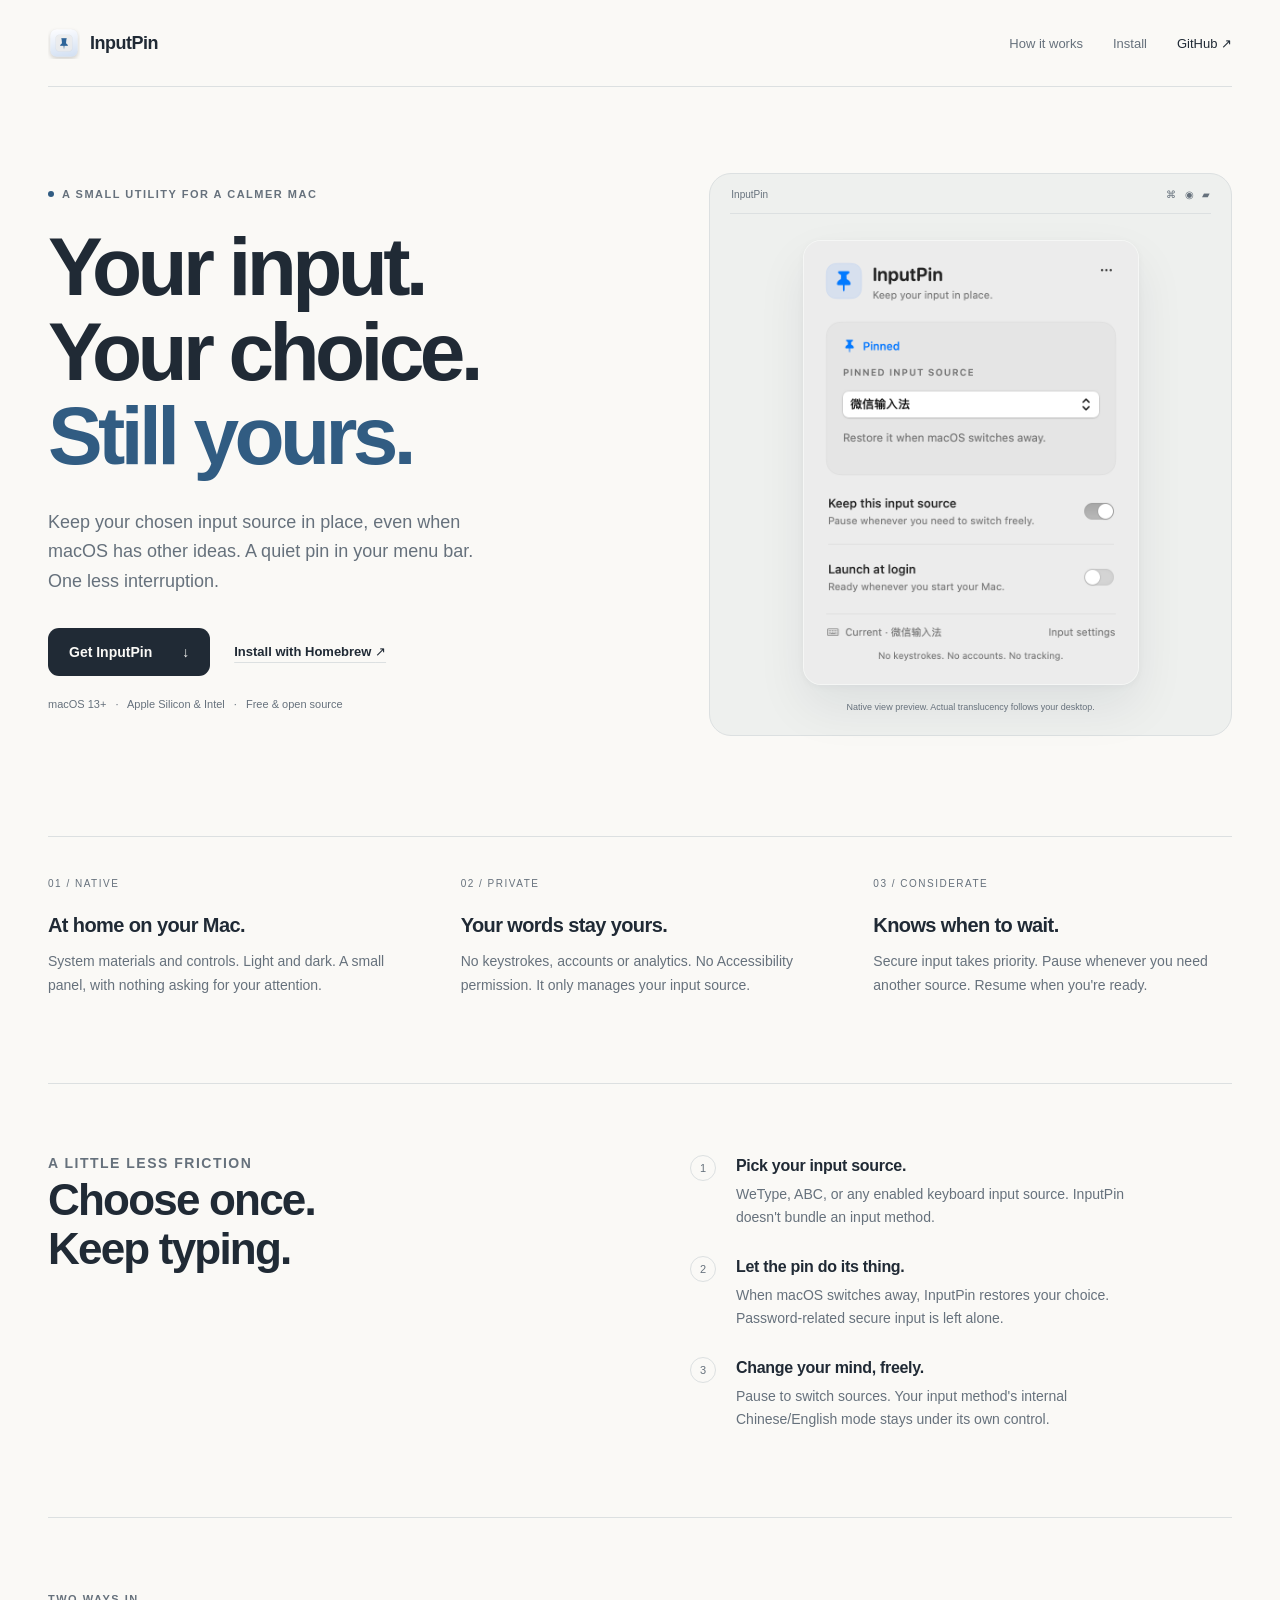
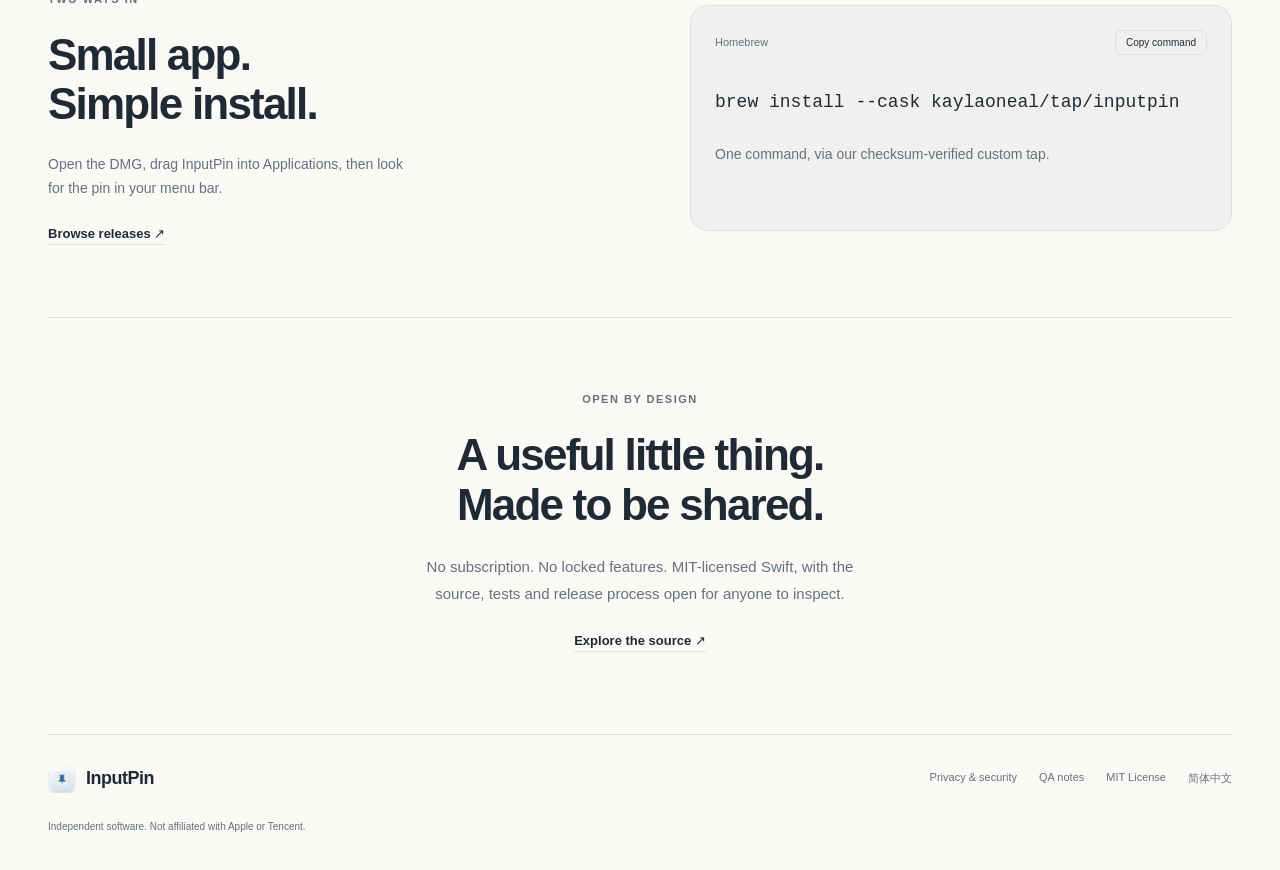
==== docs/index.html @ c239efb9 "feat: build native InputPin app and open source release pipeline" ====
<!doctype html>
<html lang="en">
<head>
  <meta charset="utf-8">
  <meta name="viewport" content="width=device-width, initial-scale=1">
  <meta name="color-scheme" content="light dark">
  <meta name="description" content="InputPin keeps your chosen macOS input source in place. A native, private, open-source menu bar utility.">
  <title>InputPin — Keep your input in place.</title>
  <link rel="icon" href="assets/icon.png">
  <link rel="stylesheet" href="style.css">
</head>
<body>
  <a class="skip" href="#main">Skip to content</a>
  <header class="shell nav">
    <a class="brand" href="./"><img src="assets/icon.png" width="32" height="32" alt=""><span>InputPin</span></a>
    <nav aria-label="Main navigation"><a href="#how">How it works</a><a href="#install">Install</a><a class="github" href="https://github.com/KaylaONeal/InputPin">GitHub <span aria-hidden="true">↗</span></a></nav>
  </header>
  <main id="main">
    <section class="shell hero" aria-labelledby="headline">
      <div class="hero-copy">
        <p class="eyebrow"><span class="dot"></span> A small utility for a calmer Mac</p>
        <h1 id="headline">Your input.<br>Your choice.<br><em>Still yours.</em></h1>
        <p class="intro">Keep your chosen input source in place, even when macOS has other ideas. A quiet pin in your menu bar. One less interruption.</p>
        <div class="actions"><a class="button" href="https://github.com/KaylaONeal/InputPin/releases/latest">Get InputPin <span aria-hidden="true">↓</span></a><a class="text-link" href="#install">Install with Homebrew <span aria-hidden="true">↗</span></a></div>
        <p class="meta">macOS 13+ <span>·</span> Apple Silicon & Intel <span>·</span> Free &amp; open source</p>
      </div>
      <figure class="product">
        <div class="desktop-line"><span>InputPin</span><span aria-hidden="true">⌘ &nbsp; ◉ &nbsp; ▰</span></div>
        <div class="panel-wrap"><picture><source srcset="assets/panel-dark.png" media="(prefers-color-scheme: dark)"><img src="assets/panel-light.png" width="720" height="954" alt="InputPin's native panel: WeType selected, pinning enabled, launch at login optional."></picture></div>
        <figcaption>Native view preview. Actual translucency follows your desktop.</figcaption>
      </figure>
    </section>
    <section class="shell principles" aria-label="Product principles">
      <div><span class="index">01 / NATIVE</span><h2>At home on your Mac.</h2><p>System materials and controls. Light and dark. A small panel, with nothing asking for your attention.</p></div>
      <div><span class="index">02 / PRIVATE</span><h2>Your words stay yours.</h2><p>No keystrokes, accounts or analytics. No Accessibility permission. It only manages your input source.</p></div>
      <div><span class="index">03 / CONSIDERATE</span><h2>Knows when to wait.</h2><p>Secure input takes priority. Pause whenever you need another source. Resume when you're ready.</p></div>
    </section>
    <section id="how" class="shell how">
      <div><p class="eyebrow">A little less friction</p><h2>Choose once.<br>Keep typing.</h2></div>
      <ol><li><span>1</span><div><h3>Pick your input source.</h3><p>WeType, ABC, or any enabled keyboard input source. InputPin doesn't bundle an input method.</p></div></li><li><span>2</span><div><h3>Let the pin do its thing.</h3><p>When macOS switches away, InputPin restores your choice. Password-related secure input is left alone.</p></div></li><li><span>3</span><div><h3>Change your mind, freely.</h3><p>Pause to switch sources. Your input method's internal Chinese/English mode stays under its own control.</p></div></li></ol>
    </section>
    <section id="install" class="shell install">
      <div><p class="eyebrow">Two ways in</p><h2>Small app.<br>Simple install.</h2><p>Open the DMG, drag InputPin into Applications, then look for the pin in your menu bar.</p><a class="text-link" href="https://github.com/KaylaONeal/InputPin/releases/latest">Browse releases <span aria-hidden="true">↗</span></a></div>
      <div class="terminal"><div class="terminal-top"><span>Homebrew</span><button id="copy" type="button" aria-label="Copy Homebrew installation command">Copy command</button></div><code>brew install --cask kaylaoneal/tap/inputpin</code><p>One command, via our checksum-verified custom tap.</p><div id="copy-status" role="status" aria-live="polite"></div></div>
    </section>
    <section class="shell open-source"><p class="eyebrow">Open by design</p><h2>A useful little thing.<br>Made to be shared.</h2><p>No subscription. No locked features. MIT-licensed Swift, with the source, tests and release process open for anyone to inspect.</p><a class="text-link" href="https://github.com/KaylaONeal/InputPin">Explore the source <span aria-hidden="true">↗</span></a></section>
  </main>
  <footer class="shell"><a class="brand" href="./"><img src="assets/icon.png" width="28" height="28" alt=""><span>InputPin</span></a><div><a href="https://github.com/KaylaONeal/InputPin/blob/main/SECURITY.md">Privacy & security</a><a href="https://github.com/KaylaONeal/InputPin/blob/main/docs/QA.md">QA notes</a><a href="https://github.com/KaylaONeal/InputPin/blob/main/LICENSE">MIT License</a><a href="https://github.com/KaylaONeal/InputPin/blob/main/docs/README.zh-CN.md" lang="zh-CN">简体中文</a></div><small>Independent software. Not affiliated with Apple or Tencent.</small></footer>
  <script src="script.js"></script>
</body>
</html>
---- docs/style.css ----
:root{color-scheme:light dark;--bg:#faf9f6;--fg:#202a35;--muted:#66717c;--line:#dce0e1;--accent:#315c82;--surface:#eef0ee;--terminal:#f0f1ef;font-family:-apple-system,BlinkMacSystemFont,"Segoe UI",sans-serif}
*{box-sizing:border-box}html{scroll-behavior:smooth;scroll-padding-top:40px}body{margin:0;background:var(--bg);color:var(--fg);-webkit-font-smoothing:antialiased}a{color:inherit;text-decoration:none}button{font:inherit}a,button{touch-action:manipulation}a:focus-visible,button:focus-visible{outline:3px solid var(--accent);outline-offset:5px;border-radius:5px}.shell{max-width:1200px;width:calc(100% - 96px);margin:auto}.skip{position:fixed;top:12px;left:12px;padding:10px 16px;background:var(--fg);color:var(--bg);transform:translateY(-180%);z-index:2}.skip:focus{transform:none}.nav{display:flex;align-items:center;justify-content:space-between;padding:27px 0;border-bottom:1px solid var(--line)}.brand{display:flex;align-items:center;gap:10px;font-size:18px;font-weight:650;letter-spacing:-.5px}.brand img{object-fit:contain}.nav nav{display:flex;gap:30px;font-size:13px;color:var(--muted)}.nav .github{color:var(--fg)}.hero{display:grid;grid-template-columns:1.12fr 1fr;gap:76px;align-items:center;padding:86px 0 100px}.eyebrow{font-size:11px;font-weight:600;letter-spacing:1.5px;text-transform:uppercase;color:var(--muted);display:flex;align-items:center;gap:8px;margin:0 0 25px}.dot{width:6px;height:6px;border-radius:50%;background:var(--accent)}h1{font-size:clamp(52px,6.5vw,82px);line-height:1.03;letter-spacing:-4.6px;font-weight:600;margin:0 0 29px}h1 em{font-style:normal;color:var(--accent)}.intro{font-size:18px;line-height:1.65;max-width:440px;color:var(--muted);margin:0 0 31px}.actions{display:flex;align-items:center;gap:24px;flex-wrap:wrap}.button{display:inline-flex;align-items:center;justify-content:space-between;gap:30px;background:var(--fg);color:var(--bg);padding:16px 21px;border-radius:11px;font-size:14px;font-weight:600;transition:transform .18s}.button:hover{transform:translateY(-2px)}.text-link{font-size:13px;font-weight:550;text-decoration:underline;text-decoration-color:var(--line);text-underline-offset:6px}.meta{font-size:11px;color:var(--muted);margin-top:22px}.meta span{padding:0 6px}.product{margin:0;border-radius:22px;background:var(--surface);border:1px solid var(--line);padding:15px 20px 21px;position:relative}.desktop-line{display:flex;justify-content:space-between;padding:0 1px 13px;font-size:10px;color:var(--muted);border-bottom:1px solid var(--line)}.panel-wrap{max-width:336px;margin:26px auto 16px;border-radius:18px;overflow:hidden;box-shadow:0 22px 50px #10203013,0 2px 7px #1020300a;border:1px solid #ffffff66}.panel-wrap img{display:block;width:100%;height:auto}.product figcaption{font-size:9px;line-height:1.5;text-align:center;color:var(--muted)}.principles{display:grid;grid-template-columns:repeat(3,1fr);gap:54px;border-top:1px solid var(--line);padding:36px 0 85px}.index{font-size:10px;letter-spacing:1.5px;color:var(--muted)}.principles h2{font-size:20px;letter-spacing:-.6px;line-height:1.25;font-weight:550;margin:22px 0 12px}.principles p{font-size:14px;line-height:1.7;color:var(--muted);margin:0}.how{display:grid;grid-template-columns:1fr 1fr;gap:100px;padding:68px 0 86px;border-top:1px solid var(--line)}.how h2,.install h2,.open-source h2{font-size:44px;line-height:1.12;letter-spacing:-1.8px;font-weight:550;margin:0}.how ol{list-style:none;padding:0;margin:3px 0 0}.how li{display:flex;gap:20px;margin-bottom:27px}.how li:last-child{margin-bottom:0}.how li>span{flex:none;width:26px;height:26px;border-radius:50%;border:1px solid var(--line);display:grid;place-items:center;font-size:11px;color:var(--muted)}.how h3{font-size:16px;font-weight:550;letter-spacing:-.3px;margin:2px 0 8px}.how p{font-size:14px;line-height:1.65;color:var(--muted);max-width:400px;margin:0}.install{display:grid;grid-template-columns:1fr 1fr;gap:100px;border-top:1px solid var(--line);padding:75px 0}.install>div>p:not(.eyebrow){max-width:360px;font-size:14px;line-height:1.7;color:var(--muted);margin:24px 0}.terminal{padding:24px;border:1px solid var(--line);border-radius:18px;background:var(--terminal);align-self:center}.terminal-top{display:flex;justify-content:space-between;align-items:center;font-size:11px;color:var(--muted);margin-bottom:30px}.terminal button{background:transparent;border:1px solid var(--line);border-radius:6px;padding:6px 10px;color:var(--fg);font-size:10px;cursor:pointer}.terminal code{display:block;overflow-wrap:anywhere;font-family:ui-monospace,SFMono-Regular,Menlo,monospace;font-size:18px;line-height:1.9;color:var(--fg)}.terminal>p{font-size:11px;color:var(--muted);line-height:1.6;margin:24px 0 0}.terminal #copy-status{font-size:11px;min-height:15px;margin-top:8px;color:var(--accent)}.open-source{padding:75px 0 85px;border-top:1px solid var(--line);text-align:center}.open-source .eyebrow{justify-content:center}.open-source p:not(.eyebrow){max-width:465px;font-size:15px;line-height:1.8;color:var(--muted);margin:24px auto}footer{display:flex;align-items:center;justify-content:space-between;flex-wrap:wrap;border-top:1px solid var(--line);padding:30px 0 38px;gap:28px}footer>div{display:flex;gap:22px;font-size:11px;color:var(--muted)}footer small{flex-basis:100%;font-size:10px;color:var(--muted)}
@media(prefers-color-scheme:dark){:root{--bg:#151a1f;--fg:#e7ecf0;--muted:#a0abb5;--line:#343e46;--accent:#a6c6e5;--surface:#20282e;--terminal:#20272d}.panel-wrap{border-color:#ffffff13;box-shadow:0 22px 50px #00000030}.button{background:#dbe5ed;color:#18212a}}
@media(max-width:960px){.shell{width:calc(100% - 64px)}.hero{gap:36px;padding-top:64px}h1{font-size:65px;letter-spacing:-3px}.hero .intro{font-size:16px}.actions{gap:20px}.how,.install{gap:48px}.principles{gap:32px}}
@media(max-width:700px){.shell{width:calc(100% - 40px)}.nav{padding:22px 0}.nav nav{gap:20px}.nav nav a:first-child{display:none}.hero{grid-template-columns:1fr;gap:44px;padding:55px 0}.hero-copy{max-width:440px}h1{font-size:64px;letter-spacing:-3.8px}.intro{max-width:400px}.product{max-width:410px;width:100%;justify-self:center}.principles{grid-template-columns:1fr;gap:32px;padding:34px 0 55px}.principles h2{margin:12px 0 8px}.principles p{max-width:410px}.how,.install{grid-template-columns:1fr;gap:35px;padding:50px 0}.how h2,.install h2,.open-source h2{font-size:37px;letter-spacing:-1.4px}.how li{gap:16px}.terminal code{display:block;overflow-wrap:anywhere;font-size:16px}.open-source{padding:55px 0}footer>div{flex-wrap:wrap;gap:16px}}
@media(prefers-reduced-motion:reduce){html{scroll-behavior:auto}.button{transition:none}.button:hover{transform:none}}
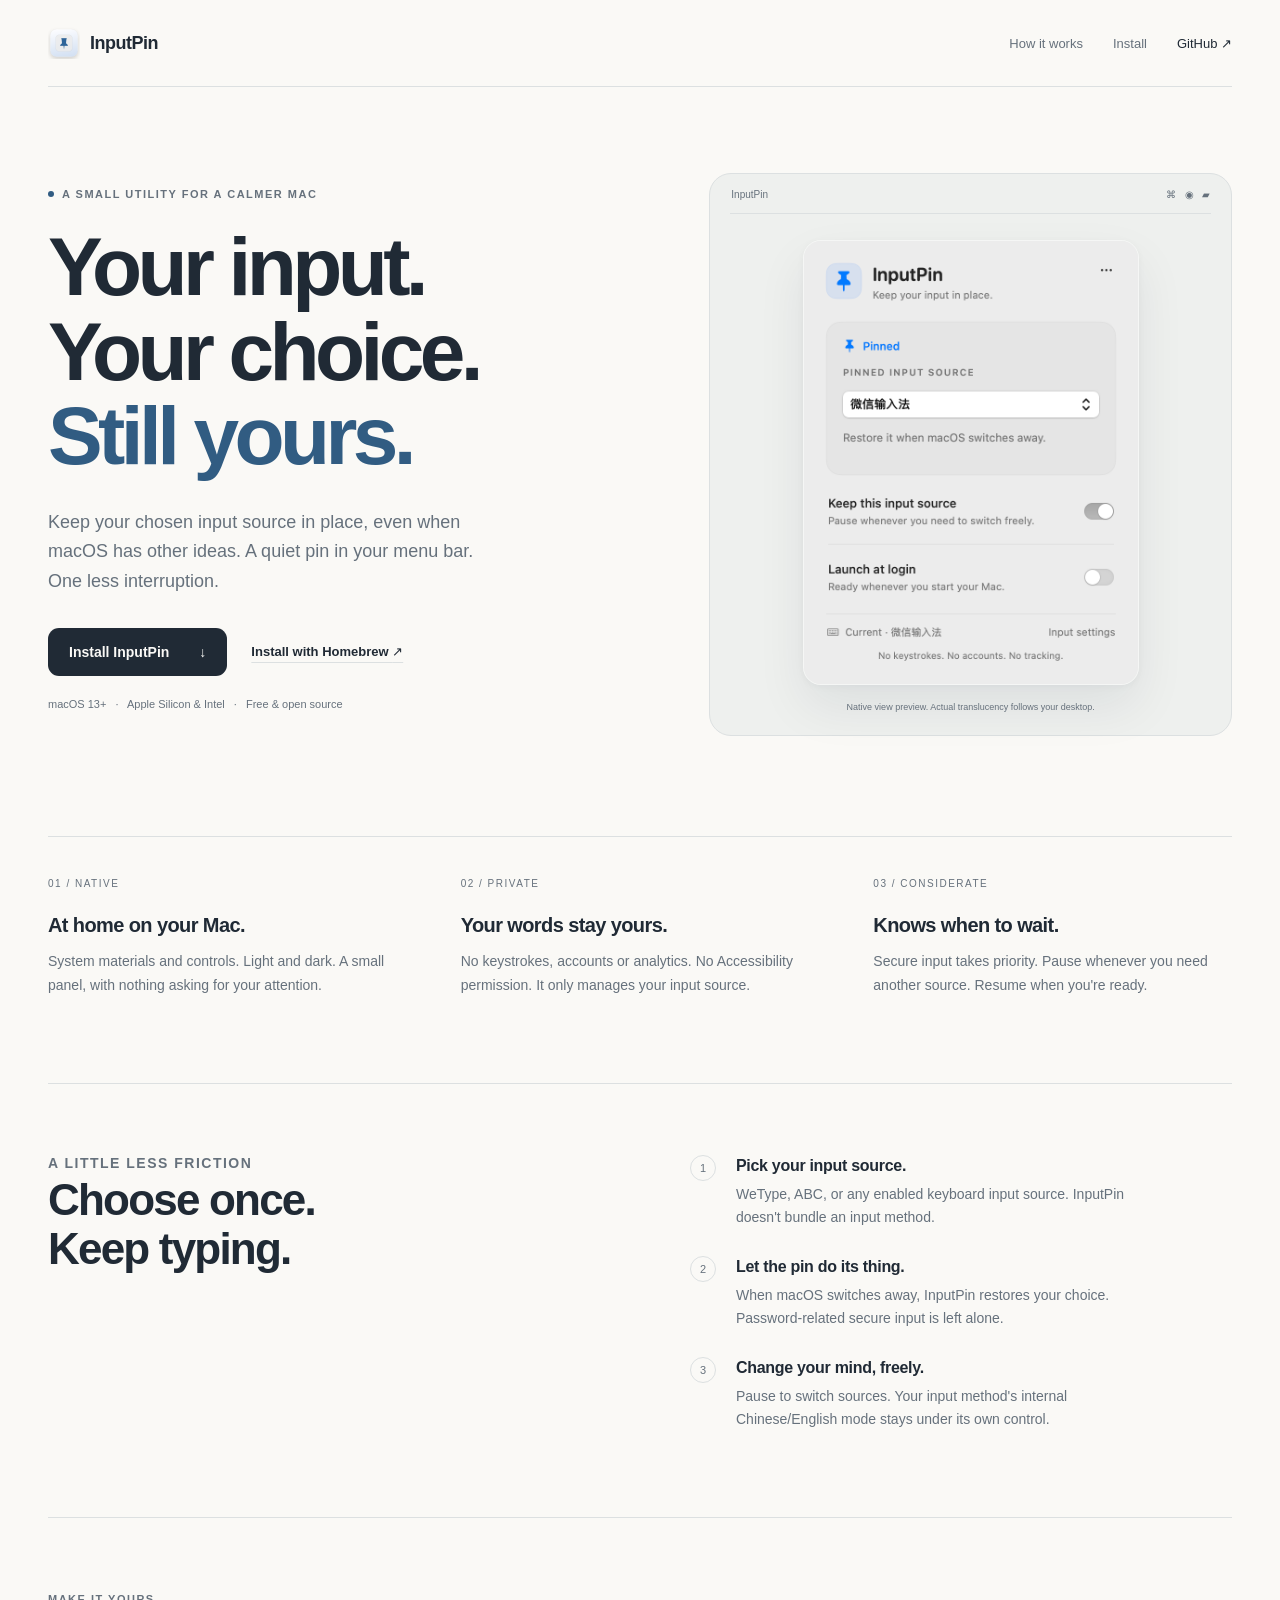
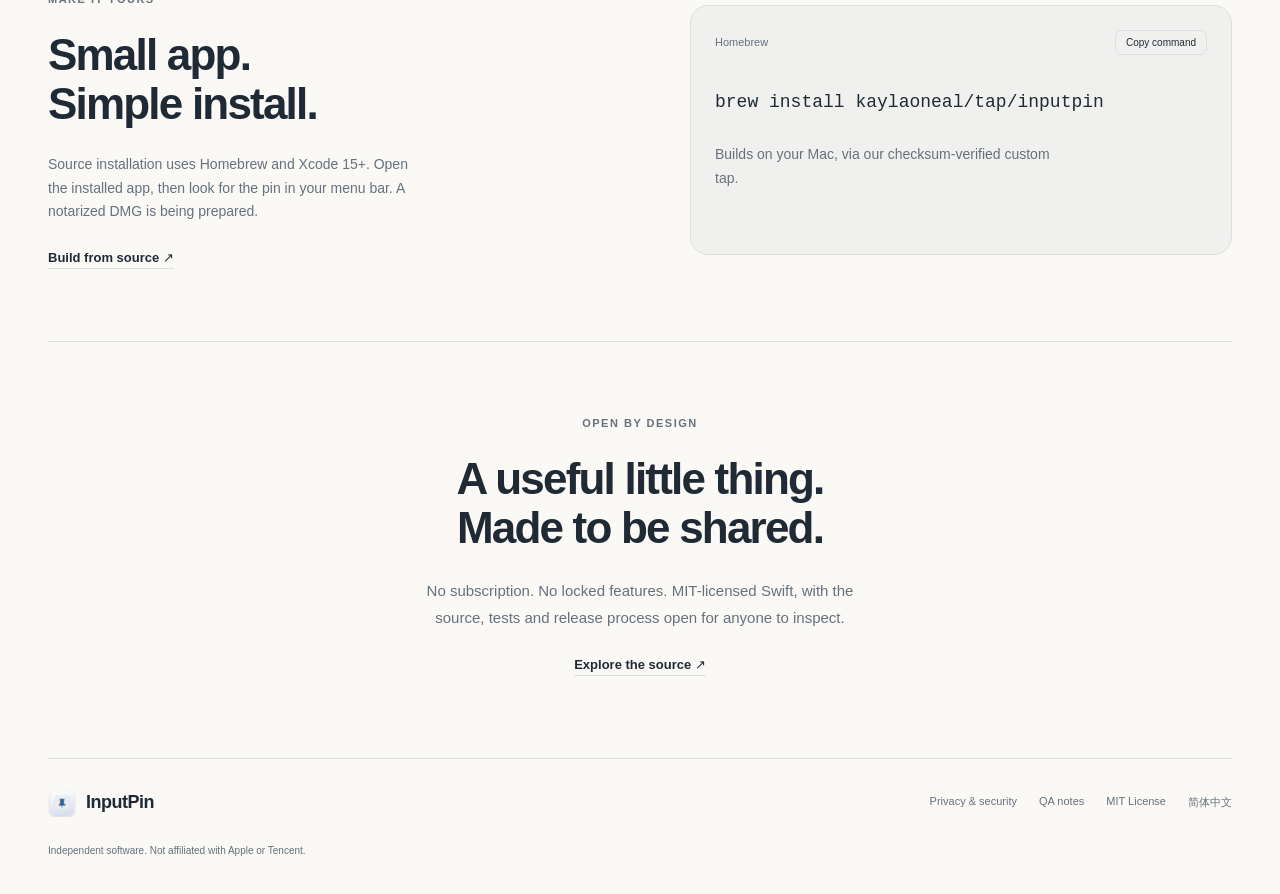
==== commit ee876ce4: "docs: document source install and verified input restoration" ====
--- a/docs/index.html
+++ b/docs/index.html
@@ -21,7 +21,7 @@
         <p class="eyebrow"><span class="dot"></span> A small utility for a calmer Mac</p>
         <h1 id="headline">Your input.<br>Your choice.<br><em>Still yours.</em></h1>
         <p class="intro">Keep your chosen input source in place, even when macOS has other ideas. A quiet pin in your menu bar. One less interruption.</p>
-        <div class="actions"><a class="button" href="https://github.com/KaylaONeal/InputPin/releases/latest">Get InputPin <span aria-hidden="true">↓</span></a><a class="text-link" href="#install">Install with Homebrew <span aria-hidden="true">↗</span></a></div>
+        <div class="actions"><a class="button" href="#install">Install InputPin <span aria-hidden="true">↓</span></a><a class="text-link" href="#install">Install with Homebrew <span aria-hidden="true">↗</span></a></div>
         <p class="meta">macOS 13+ <span>·</span> Apple Silicon & Intel <span>·</span> Free &amp; open source</p>
       </div>
       <figure class="product">
@@ -40,8 +40,8 @@
       <ol><li><span>1</span><div><h3>Pick your input source.</h3><p>WeType, ABC, or any enabled keyboard input source. InputPin doesn't bundle an input method.</p></div></li><li><span>2</span><div><h3>Let the pin do its thing.</h3><p>When macOS switches away, InputPin restores your choice. Password-related secure input is left alone.</p></div></li><li><span>3</span><div><h3>Change your mind, freely.</h3><p>Pause to switch sources. Your input method's internal Chinese/English mode stays under its own control.</p></div></li></ol>
     </section>
     <section id="install" class="shell install">
-      <div><p class="eyebrow">Two ways in</p><h2>Small app.<br>Simple install.</h2><p>Open the DMG, drag InputPin into Applications, then look for the pin in your menu bar.</p><a class="text-link" href="https://github.com/KaylaONeal/InputPin/releases/latest">Browse releases <span aria-hidden="true">↗</span></a></div>
-      <div class="terminal"><div class="terminal-top"><span>Homebrew</span><button id="copy" type="button" aria-label="Copy Homebrew installation command">Copy command</button></div><code>brew install --cask kaylaoneal/tap/inputpin</code><p>One command, via our checksum-verified custom tap.</p><div id="copy-status" role="status" aria-live="polite"></div></div>
+      <div><p class="eyebrow">Make it yours</p><h2>Small app.<br>Simple install.</h2><p>Source installation uses Homebrew and Xcode 15+. Open the installed app, then look for the pin in your menu bar. A notarized DMG is being prepared.</p><a class="text-link" href="https://github.com/KaylaONeal/InputPin#build-from-source">Build from source <span aria-hidden="true">↗</span></a></div>
+      <div class="terminal"><div class="terminal-top"><span>Homebrew</span><button id="copy" type="button" aria-label="Copy Homebrew installation command">Copy command</button></div><code>brew install kaylaoneal/tap/inputpin</code><p>Builds on your Mac, via our checksum-verified custom tap.</p><div id="copy-status" role="status" aria-live="polite"></div></div>
     </section>
     <section class="shell open-source"><p class="eyebrow">Open by design</p><h2>A useful little thing.<br>Made to be shared.</h2><p>No subscription. No locked features. MIT-licensed Swift, with the source, tests and release process open for anyone to inspect.</p><a class="text-link" href="https://github.com/KaylaONeal/InputPin">Explore the source <span aria-hidden="true">↗</span></a></section>
   </main>
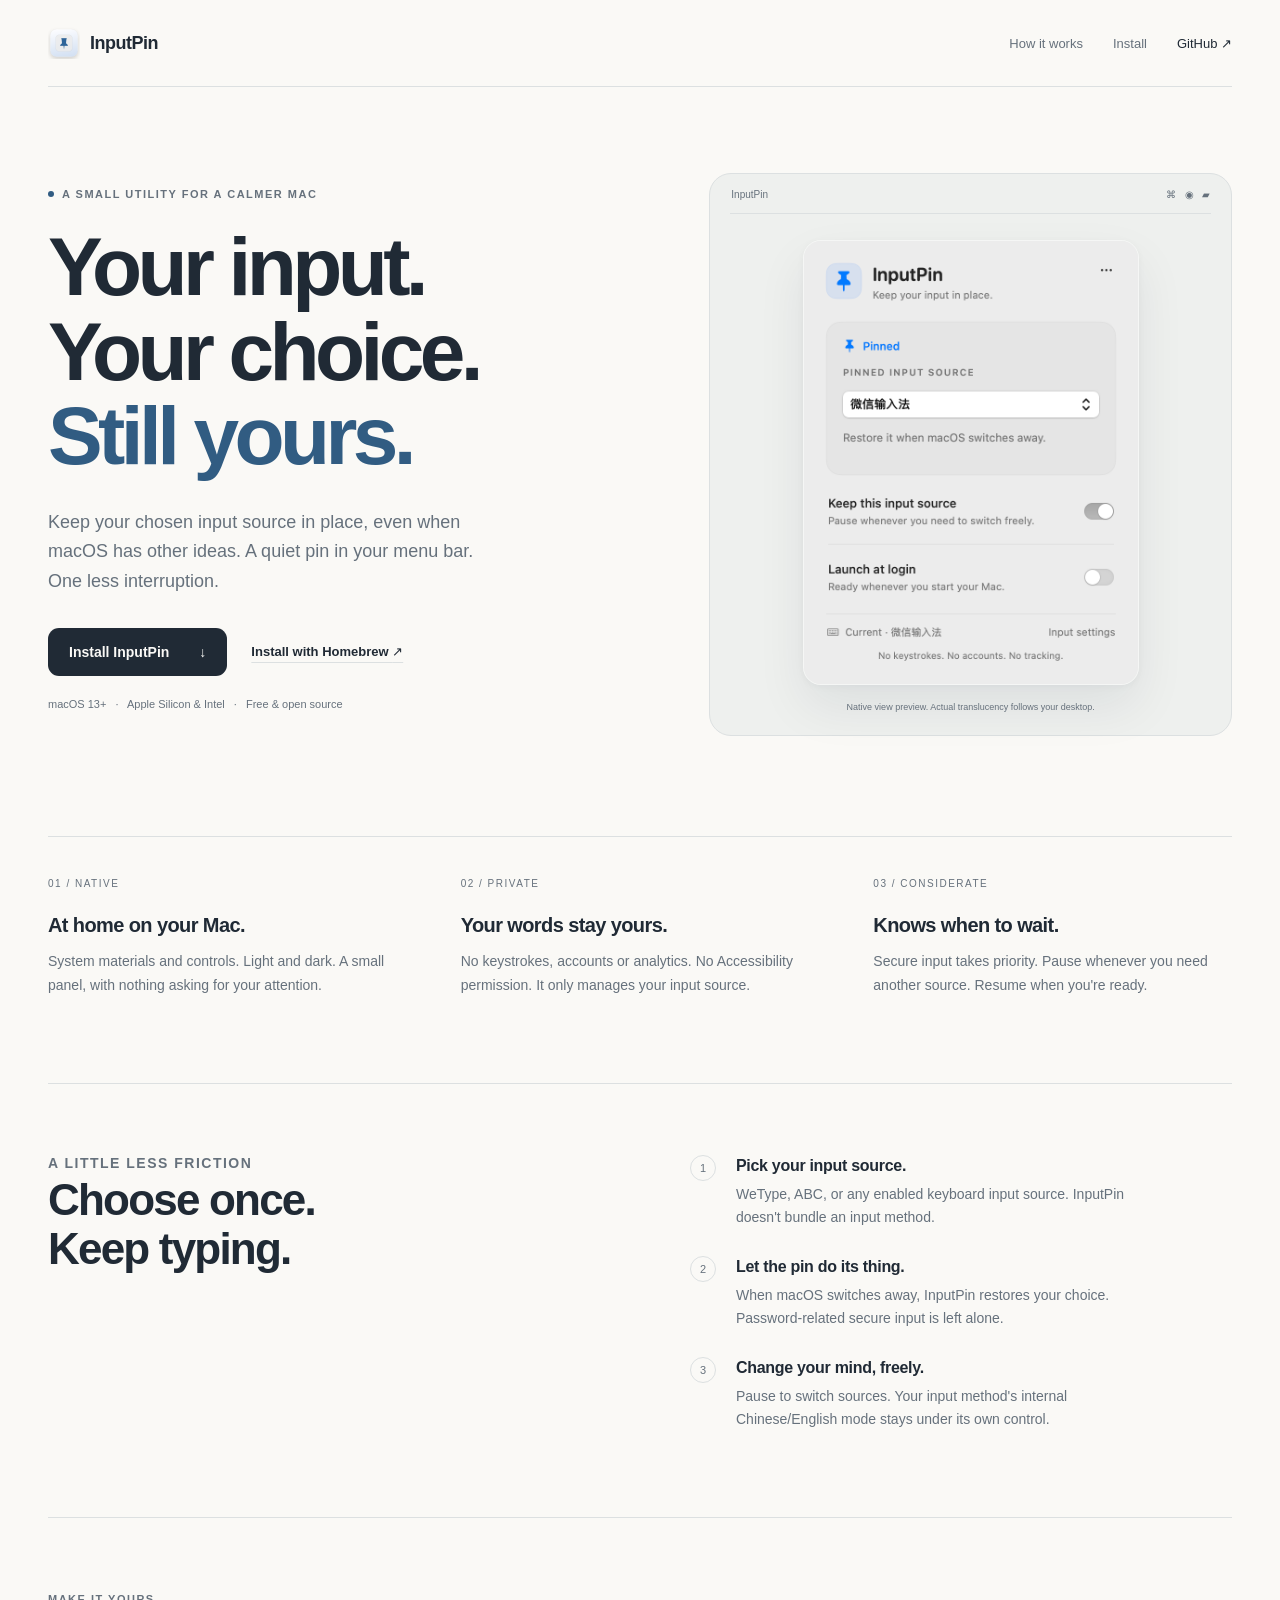
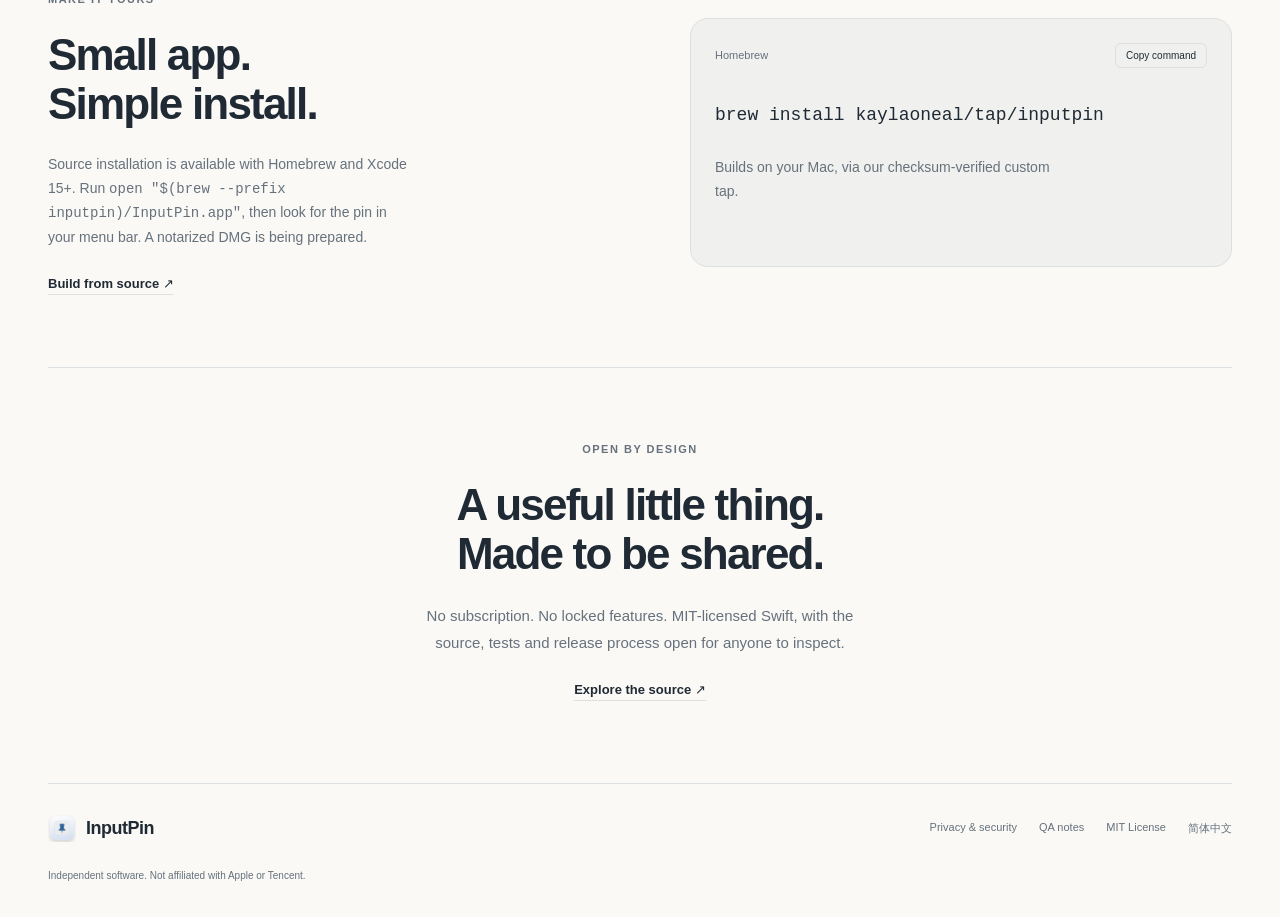
==== commit 3b62a884: "docs: publish verified source installation status" ====
--- a/docs/index.html
+++ b/docs/index.html
@@ -40,7 +40,7 @@
       <ol><li><span>1</span><div><h3>Pick your input source.</h3><p>WeType, ABC, or any enabled keyboard input source. InputPin doesn't bundle an input method.</p></div></li><li><span>2</span><div><h3>Let the pin do its thing.</h3><p>When macOS switches away, InputPin restores your choice. Password-related secure input is left alone.</p></div></li><li><span>3</span><div><h3>Change your mind, freely.</h3><p>Pause to switch sources. Your input method's internal Chinese/English mode stays under its own control.</p></div></li></ol>
     </section>
     <section id="install" class="shell install">
-      <div><p class="eyebrow">Make it yours</p><h2>Small app.<br>Simple install.</h2><p>Source installation uses Homebrew and Xcode 15+. Open the installed app, then look for the pin in your menu bar. A notarized DMG is being prepared.</p><a class="text-link" href="https://github.com/KaylaONeal/InputPin#build-from-source">Build from source <span aria-hidden="true">↗</span></a></div>
+      <div><p class="eyebrow">Make it yours</p><h2>Small app.<br>Simple install.</h2><p>Source installation is available with Homebrew and Xcode 15+. Run <code>open &quot;$(brew --prefix inputpin)/InputPin.app&quot;</code>, then look for the pin in your menu bar. A notarized DMG is being prepared.</p><a class="text-link" href="https://github.com/KaylaONeal/InputPin#build-from-source">Build from source <span aria-hidden="true">↗</span></a></div>
       <div class="terminal"><div class="terminal-top"><span>Homebrew</span><button id="copy" type="button" aria-label="Copy Homebrew installation command">Copy command</button></div><code>brew install kaylaoneal/tap/inputpin</code><p>Builds on your Mac, via our checksum-verified custom tap.</p><div id="copy-status" role="status" aria-live="polite"></div></div>
     </section>
     <section class="shell open-source"><p class="eyebrow">Open by design</p><h2>A useful little thing.<br>Made to be shared.</h2><p>No subscription. No locked features. MIT-licensed Swift, with the source, tests and release process open for anyone to inspect.</p><a class="text-link" href="https://github.com/KaylaONeal/InputPin">Explore the source <span aria-hidden="true">↗</span></a></section>
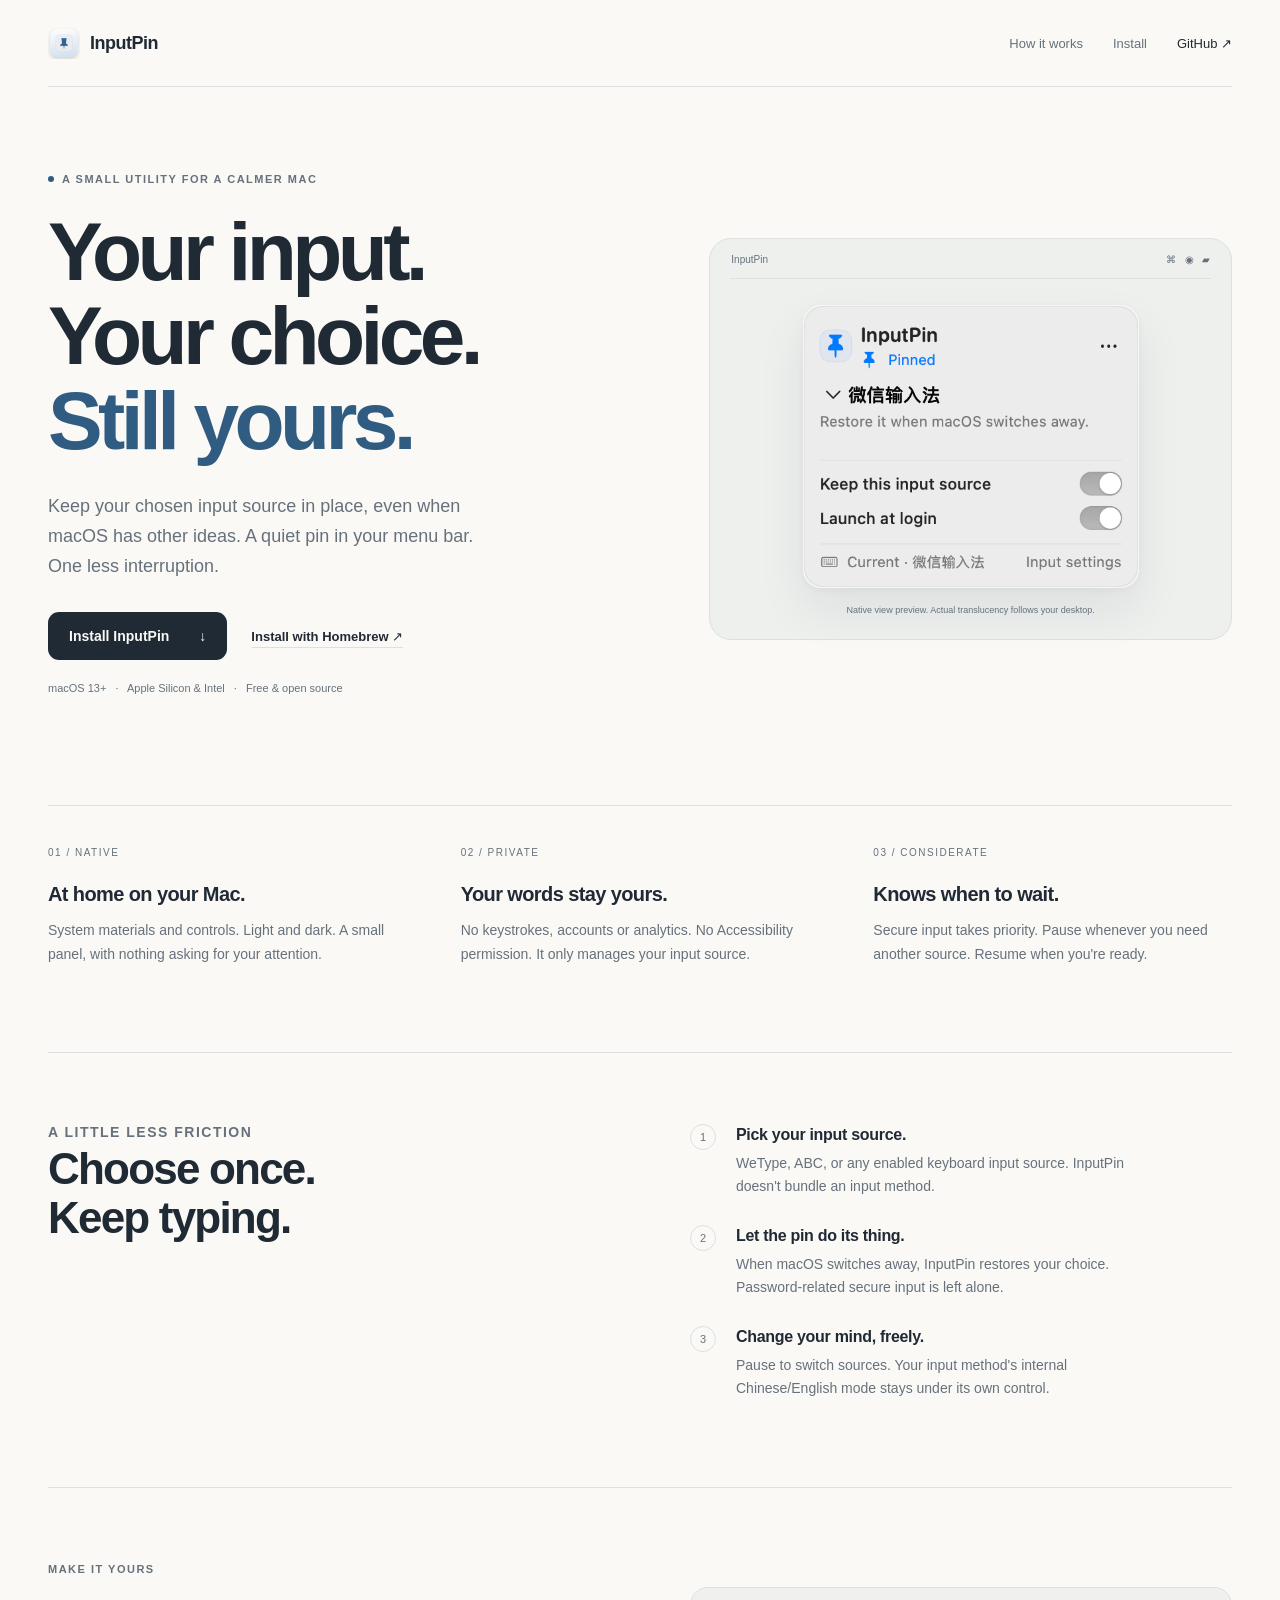
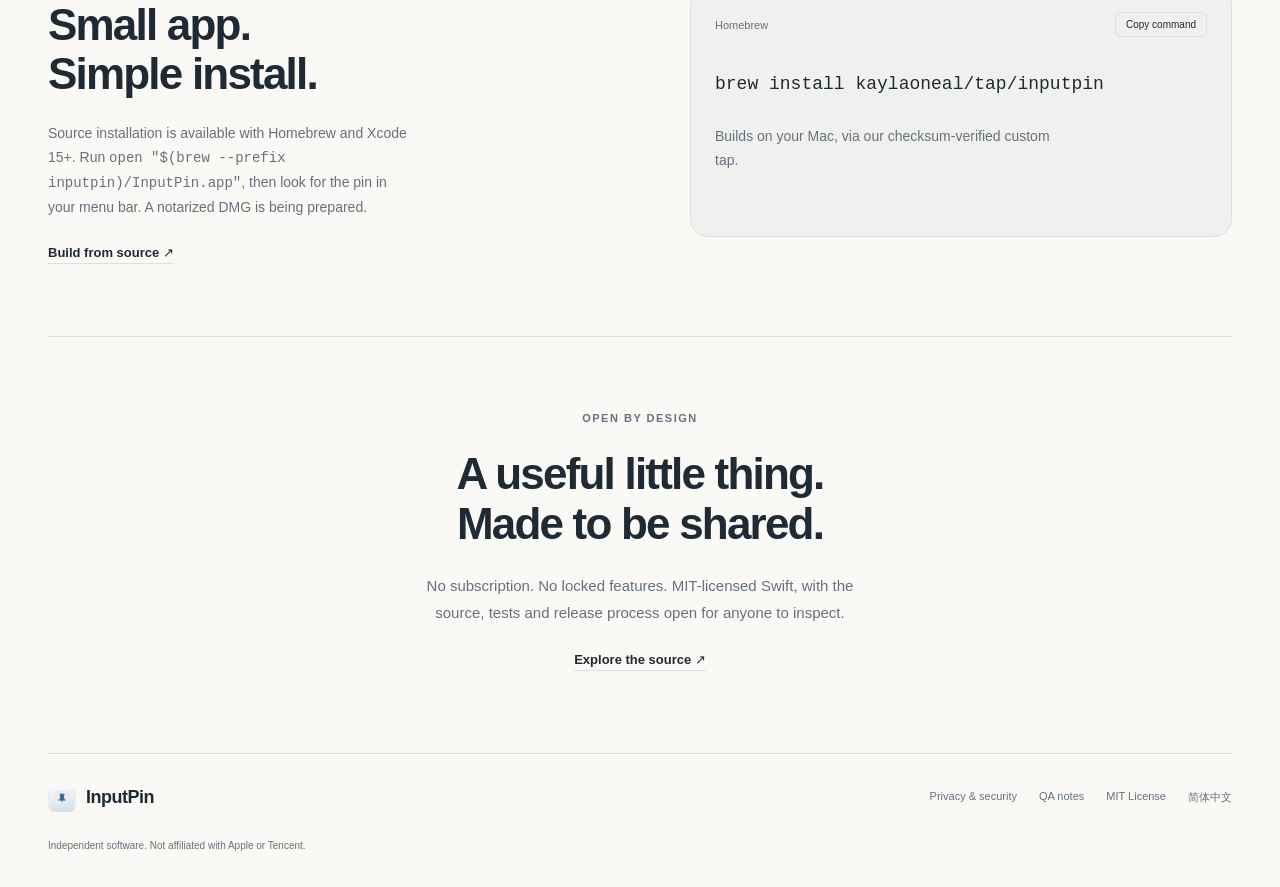
==== commit 3c4f6b9b: "feat: make input panel compact and nearly transparent" ====
--- a/docs/index.html
+++ b/docs/index.html
@@ -26,7 +26,7 @@
       </div>
       <figure class="product">
         <div class="desktop-line"><span>InputPin</span><span aria-hidden="true">⌘ &nbsp; ◉ &nbsp; ▰</span></div>
-        <div class="panel-wrap"><picture><source srcset="assets/panel-dark.png" media="(prefers-color-scheme: dark)"><img src="assets/panel-light.png" width="720" height="954" alt="InputPin's native panel: WeType selected, pinning enabled, launch at login optional."></picture></div>
+        <div class="panel-wrap"><picture><source srcset="assets/panel-dark.png" media="(prefers-color-scheme: dark)"><img src="assets/panel-light.png" width="504" height="424" alt="InputPin's native panel: WeType selected, pinning enabled, launch at login optional."></picture></div>
         <figcaption>Native view preview. Actual translucency follows your desktop.</figcaption>
       </figure>
     </section>
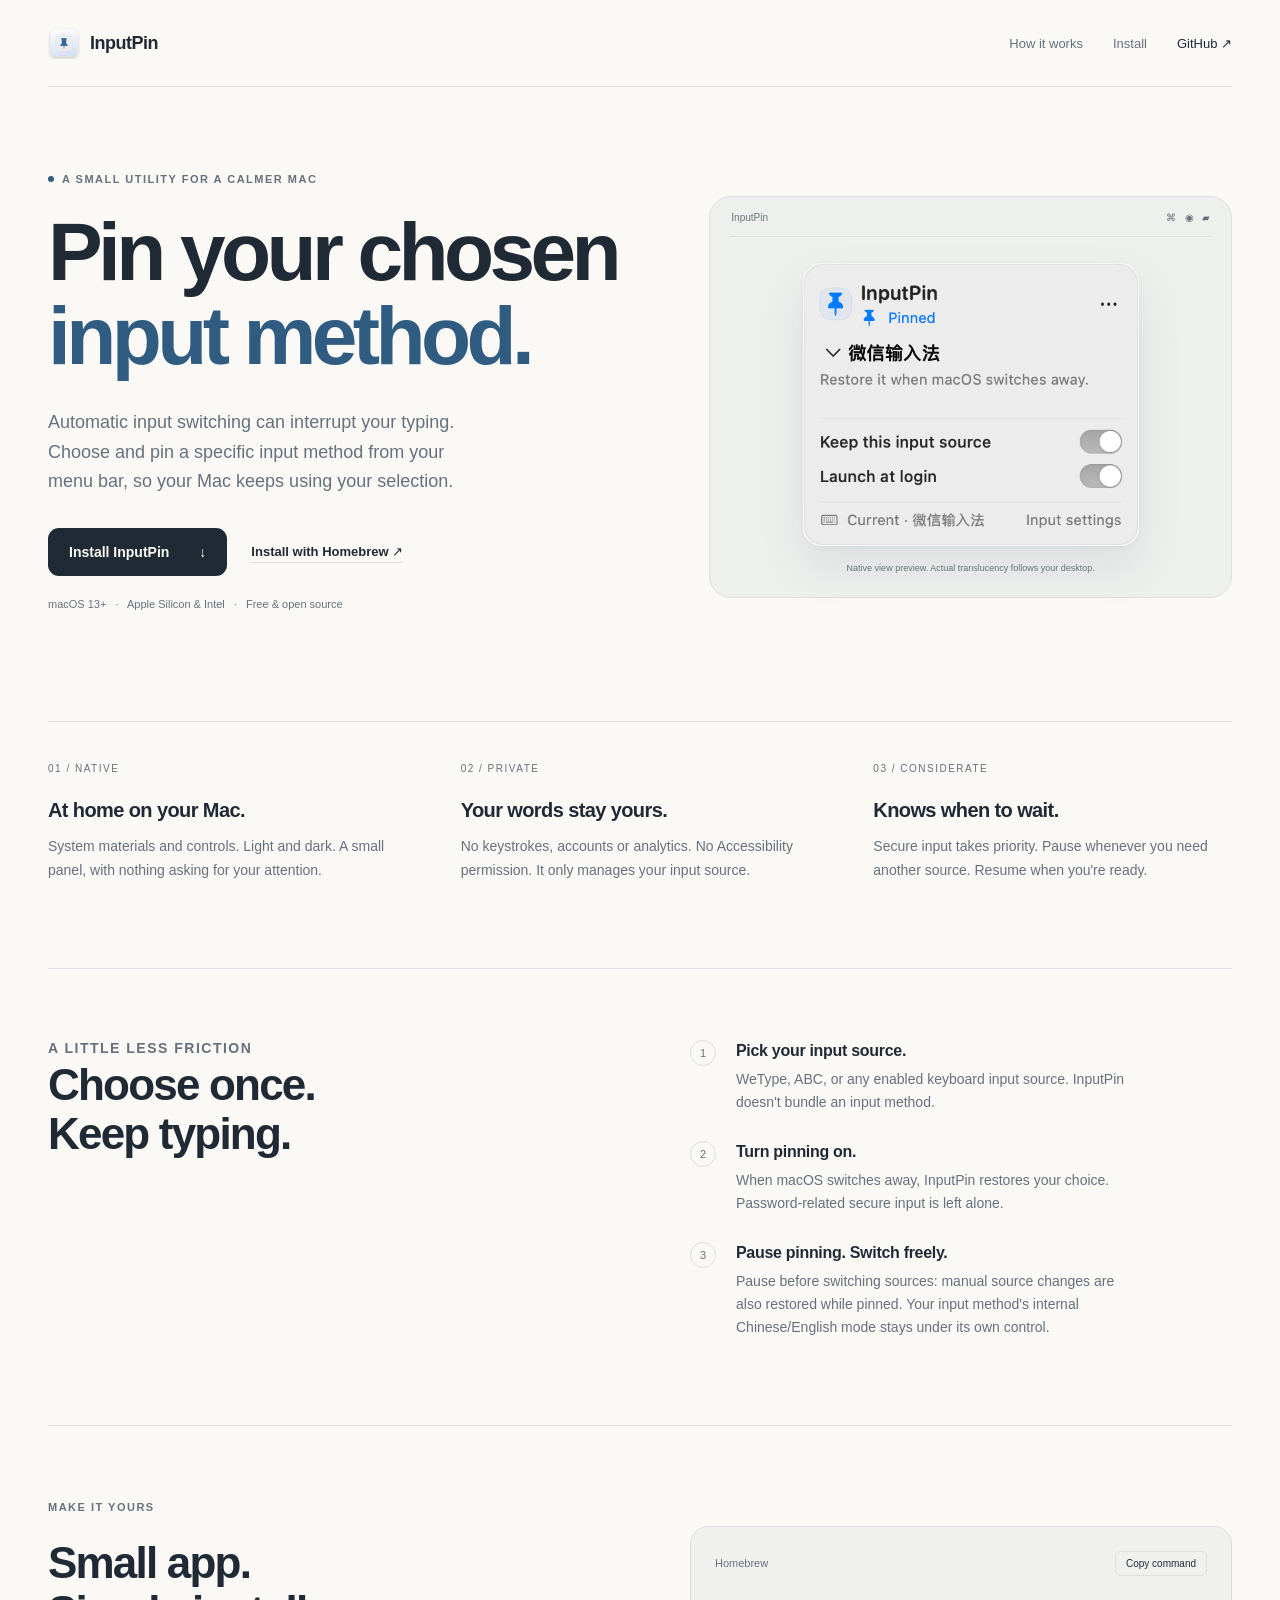
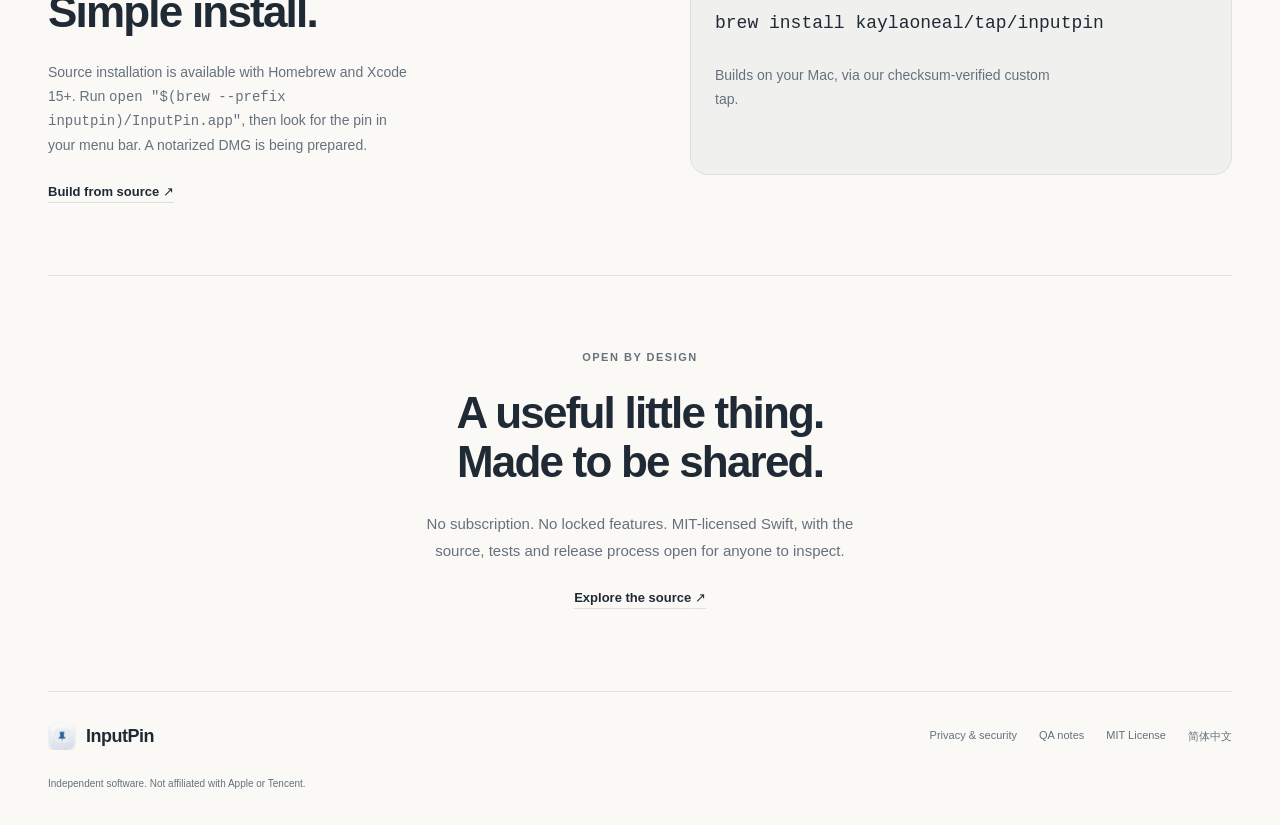
==== commit 16b65676: "feat: prepare localized pinning screenshots and resumable store updates" ====
--- a/docs/index.html
+++ b/docs/index.html
@@ -4,8 +4,8 @@
   <meta charset="utf-8">
   <meta name="viewport" content="width=device-width, initial-scale=1">
   <meta name="color-scheme" content="light dark">
-  <meta name="description" content="InputPin keeps your chosen macOS input source in place. A native, private, open-source menu bar utility.">
-  <title>InputPin — Keep your input in place.</title>
+  <meta name="description" content="InputPin pins your chosen input method on your Mac. A native, private, open-source menu bar utility.">
+  <title>InputPin: Input Method Lock</title>
   <link rel="icon" href="assets/icon.png">
   <link rel="stylesheet" href="style.css">
 </head>
@@ -19,8 +19,8 @@
     <section class="shell hero" aria-labelledby="headline">
       <div class="hero-copy">
         <p class="eyebrow"><span class="dot"></span> A small utility for a calmer Mac</p>
-        <h1 id="headline">Your input.<br>Your choice.<br><em>Still yours.</em></h1>
-        <p class="intro">Keep your chosen input source in place, even when macOS has other ideas. A quiet pin in your menu bar. One less interruption.</p>
+        <h1 id="headline">Pin your chosen<br><em>input method.</em></h1>
+        <p class="intro">Automatic input switching can interrupt your typing. Choose and pin a specific input method from your menu bar, so your Mac keeps using your selection.</p>
         <div class="actions"><a class="button" href="#install">Install InputPin <span aria-hidden="true">↓</span></a><a class="text-link" href="#install">Install with Homebrew <span aria-hidden="true">↗</span></a></div>
         <p class="meta">macOS 13+ <span>·</span> Apple Silicon & Intel <span>·</span> Free &amp; open source</p>
       </div>
@@ -37,7 +37,7 @@
     </section>
     <section id="how" class="shell how">
       <div><p class="eyebrow">A little less friction</p><h2>Choose once.<br>Keep typing.</h2></div>
-      <ol><li><span>1</span><div><h3>Pick your input source.</h3><p>WeType, ABC, or any enabled keyboard input source. InputPin doesn't bundle an input method.</p></div></li><li><span>2</span><div><h3>Let the pin do its thing.</h3><p>When macOS switches away, InputPin restores your choice. Password-related secure input is left alone.</p></div></li><li><span>3</span><div><h3>Change your mind, freely.</h3><p>Pause to switch sources. Your input method's internal Chinese/English mode stays under its own control.</p></div></li></ol>
+      <ol><li><span>1</span><div><h3>Pick your input source.</h3><p>WeType, ABC, or any enabled keyboard input source. InputPin doesn't bundle an input method.</p></div></li><li><span>2</span><div><h3>Turn pinning on.</h3><p>When macOS switches away, InputPin restores your choice. Password-related secure input is left alone.</p></div></li><li><span>3</span><div><h3>Pause pinning. Switch freely.</h3><p>Pause before switching sources: manual source changes are also restored while pinned. Your input method's internal Chinese/English mode stays under its own control.</p></div></li></ol>
     </section>
     <section id="install" class="shell install">
       <div><p class="eyebrow">Make it yours</p><h2>Small app.<br>Simple install.</h2><p>Source installation is available with Homebrew and Xcode 15+. Run <code>open &quot;$(brew --prefix inputpin)/InputPin.app&quot;</code>, then look for the pin in your menu bar. A notarized DMG is being prepared.</p><a class="text-link" href="https://github.com/KaylaONeal/InputPin#build-from-source">Build from source <span aria-hidden="true">↗</span></a></div>
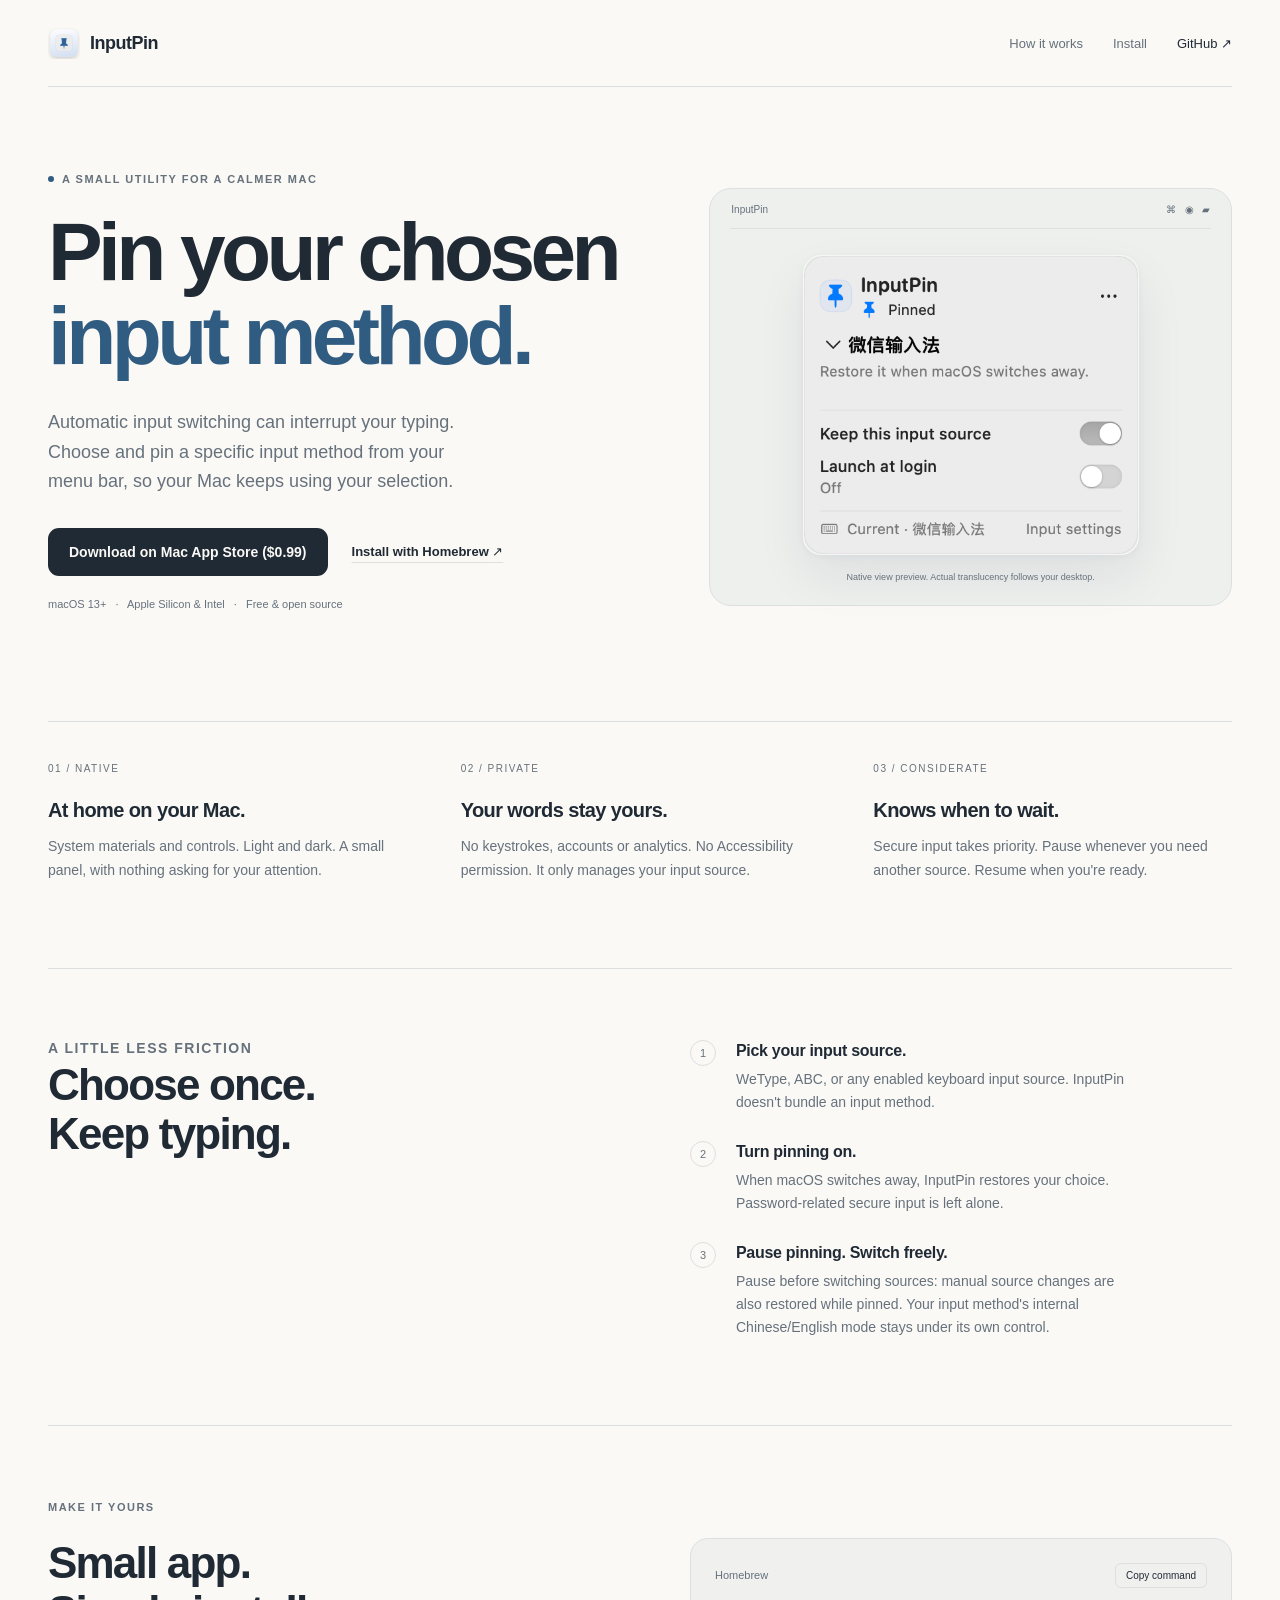
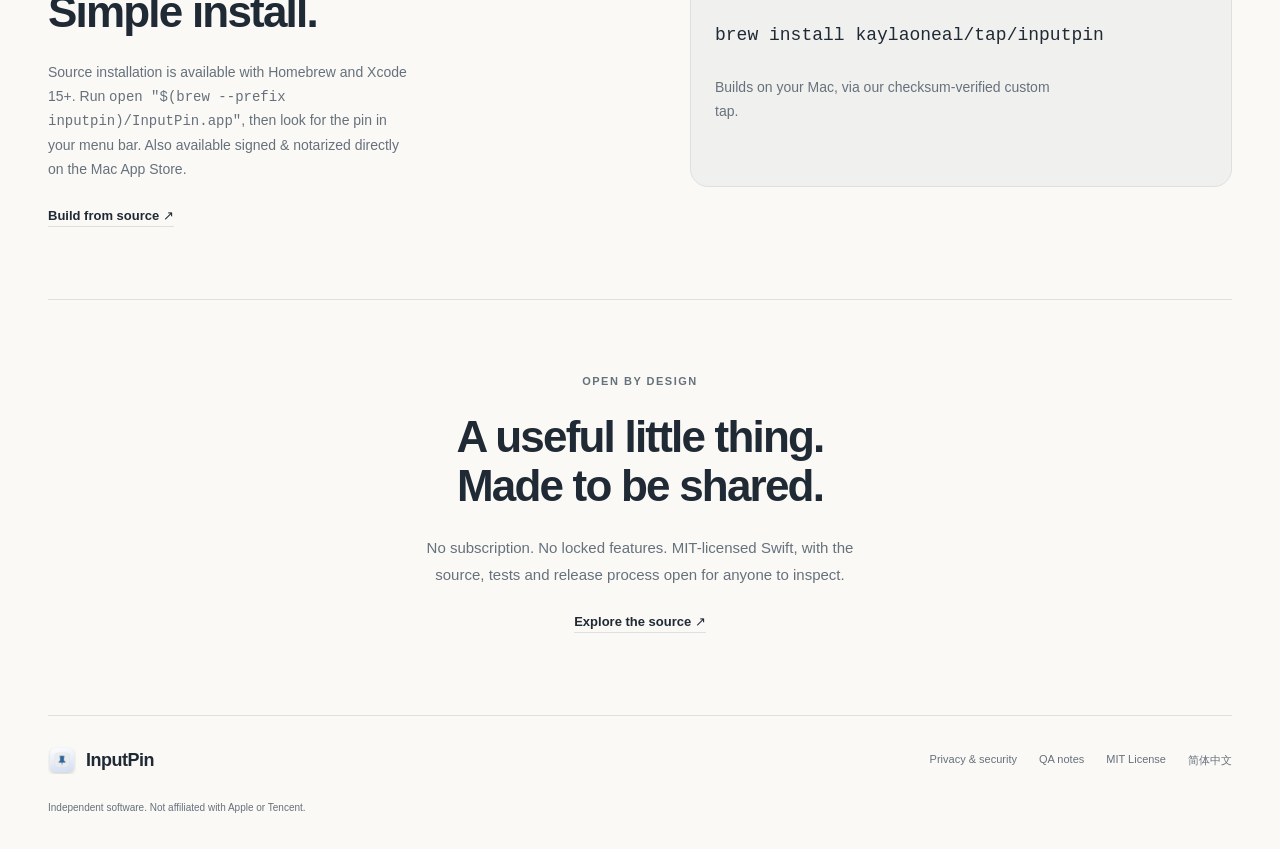
==== commit ece92d64: "Add live Mac App Store download CTA for InputPin (id6819264969)" ====
--- a/docs/index.html
+++ b/docs/index.html
@@ -21,7 +21,7 @@
         <p class="eyebrow"><span class="dot"></span> A small utility for a calmer Mac</p>
         <h1 id="headline">Pin your chosen<br><em>input method.</em></h1>
         <p class="intro">Automatic input switching can interrupt your typing. Choose and pin a specific input method from your menu bar, so your Mac keeps using your selection.</p>
-        <div class="actions"><a class="button" href="#install">Install InputPin <span aria-hidden="true">↓</span></a><a class="text-link" href="#install">Install with Homebrew <span aria-hidden="true">↗</span></a></div>
+        <div class="actions"><a class="button" href="https://apps.apple.com/app/id6819264969" target="_blank" rel="noopener">Download on Mac App Store ($0.99)</a><a class="text-link" href="#install">Install with Homebrew <span aria-hidden="true">↗</span></a></div>
         <p class="meta">macOS 13+ <span>·</span> Apple Silicon & Intel <span>·</span> Free &amp; open source</p>
       </div>
       <figure class="product">
@@ -40,7 +40,7 @@
       <ol><li><span>1</span><div><h3>Pick your input source.</h3><p>WeType, ABC, or any enabled keyboard input source. InputPin doesn't bundle an input method.</p></div></li><li><span>2</span><div><h3>Turn pinning on.</h3><p>When macOS switches away, InputPin restores your choice. Password-related secure input is left alone.</p></div></li><li><span>3</span><div><h3>Pause pinning. Switch freely.</h3><p>Pause before switching sources: manual source changes are also restored while pinned. Your input method's internal Chinese/English mode stays under its own control.</p></div></li></ol>
     </section>
     <section id="install" class="shell install">
-      <div><p class="eyebrow">Make it yours</p><h2>Small app.<br>Simple install.</h2><p>Source installation is available with Homebrew and Xcode 15+. Run <code>open &quot;$(brew --prefix inputpin)/InputPin.app&quot;</code>, then look for the pin in your menu bar. A notarized DMG is being prepared.</p><a class="text-link" href="https://github.com/KaylaONeal/InputPin#build-from-source">Build from source <span aria-hidden="true">↗</span></a></div>
+      <div><p class="eyebrow">Make it yours</p><h2>Small app.<br>Simple install.</h2><p>Source installation is available with Homebrew and Xcode 15+. Run <code>open &quot;$(brew --prefix inputpin)/InputPin.app&quot;</code>, then look for the pin in your menu bar. Also available signed &amp; notarized directly on the <a href="https://apps.apple.com/app/id6819264969" target="_blank" rel="noopener">Mac App Store</a>.</p><a class="text-link" href="https://github.com/KaylaONeal/InputPin#build-from-source">Build from source <span aria-hidden="true">↗</span></a></div>
       <div class="terminal"><div class="terminal-top"><span>Homebrew</span><button id="copy" type="button" aria-label="Copy Homebrew installation command">Copy command</button></div><code>brew install kaylaoneal/tap/inputpin</code><p>Builds on your Mac, via our checksum-verified custom tap.</p><div id="copy-status" role="status" aria-live="polite"></div></div>
     </section>
     <section class="shell open-source"><p class="eyebrow">Open by design</p><h2>A useful little thing.<br>Made to be shared.</h2><p>No subscription. No locked features. MIT-licensed Swift, with the source, tests and release process open for anyone to inspect.</p><a class="text-link" href="https://github.com/KaylaONeal/InputPin">Explore the source <span aria-hidden="true">↗</span></a></section>
